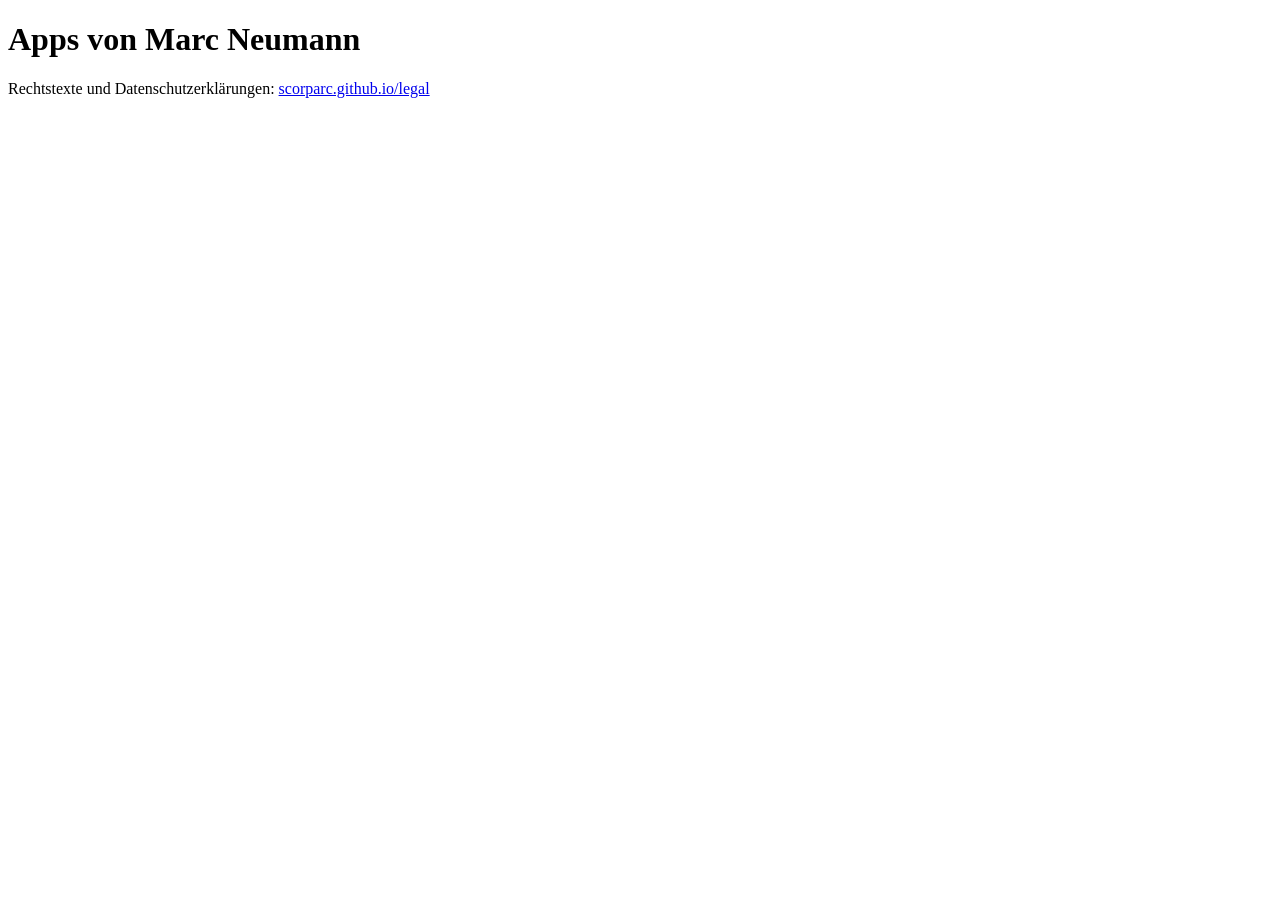
==== index.html @ 7d1b4415 "Add app-ads.txt and landing page Co-Authored-By: Claude Opus 5 <noreply@anthropic.com>" ====
<!doctype html>
<html lang="de">
<head>
<meta charset="utf-8">
<meta name="viewport" content="width=device-width, initial-scale=1">
<title>Apps von Marc Neumann</title>
</head>
<body>
<h1>Apps von Marc Neumann</h1>
<p>Rechtstexte und Datenschutzerklärungen: <a href="https://scorparc.github.io/legal/">scorparc.github.io/legal</a></p>
</body>
</html>
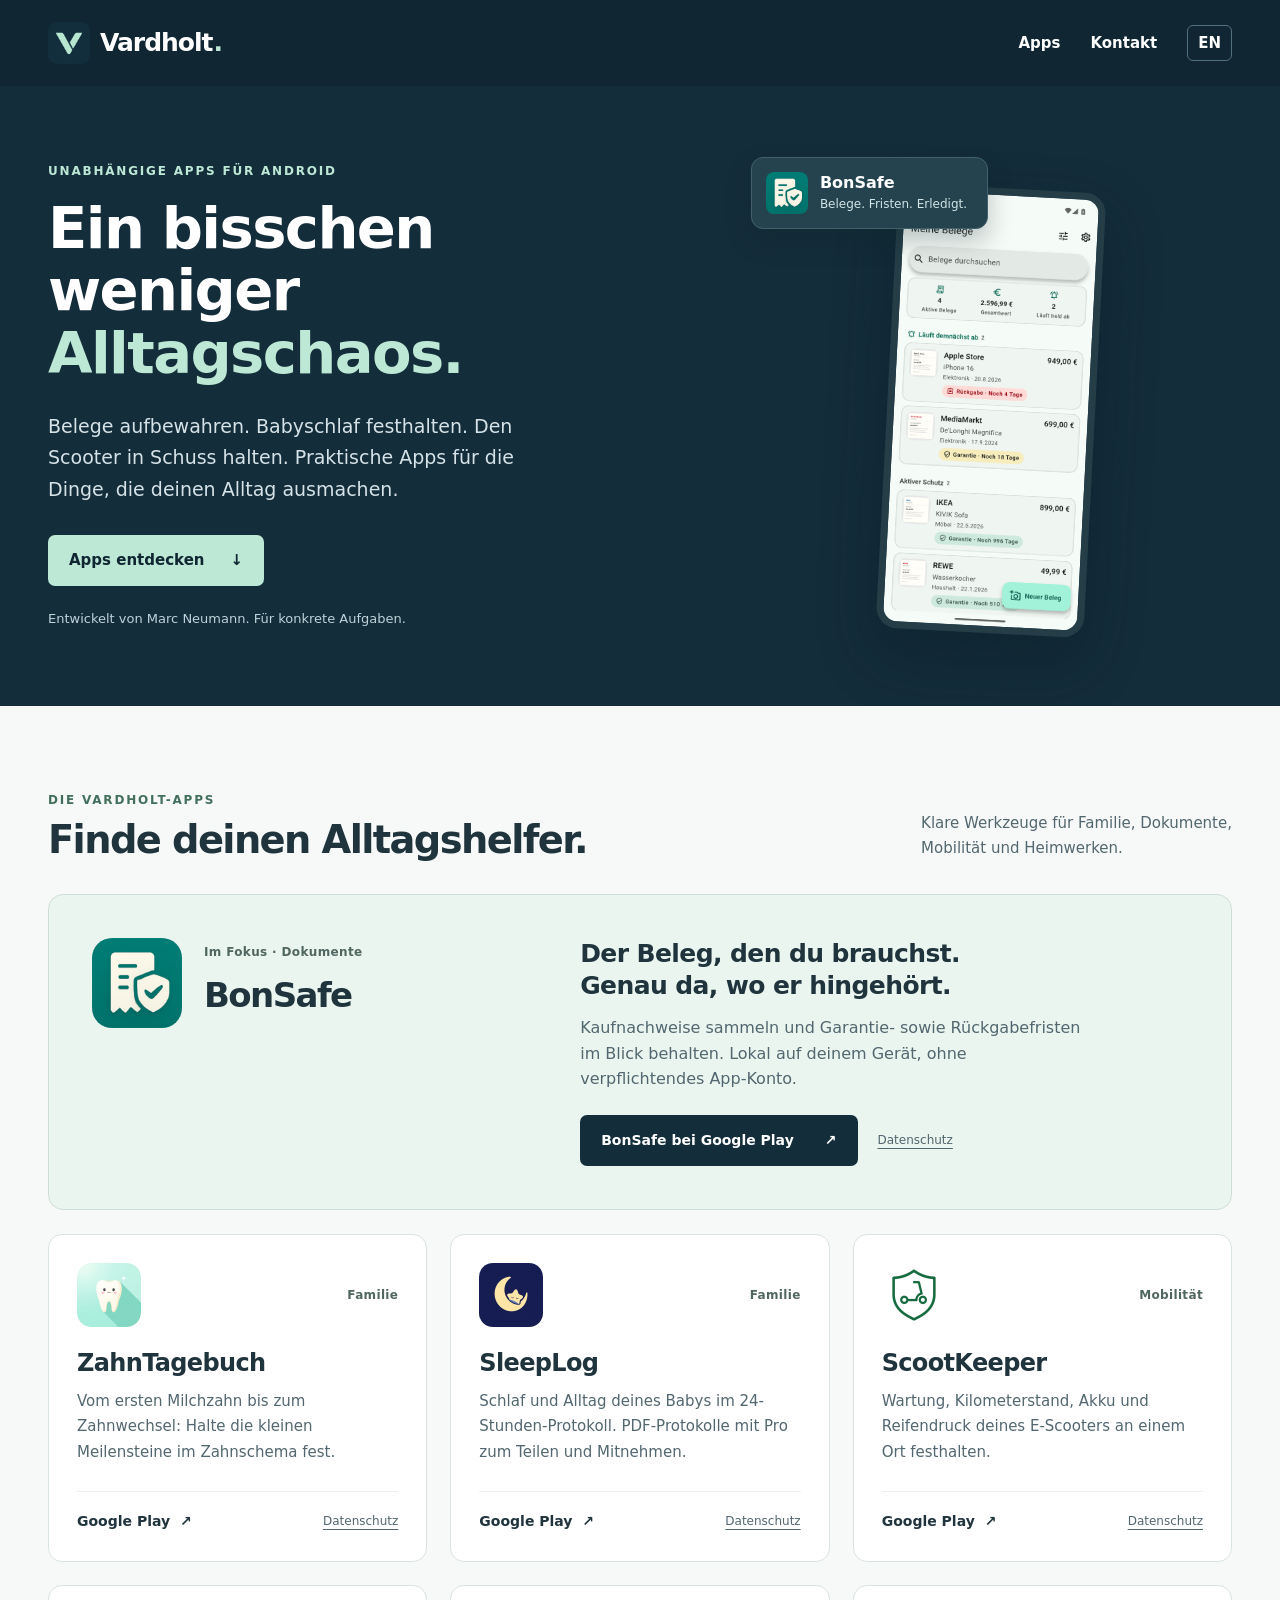
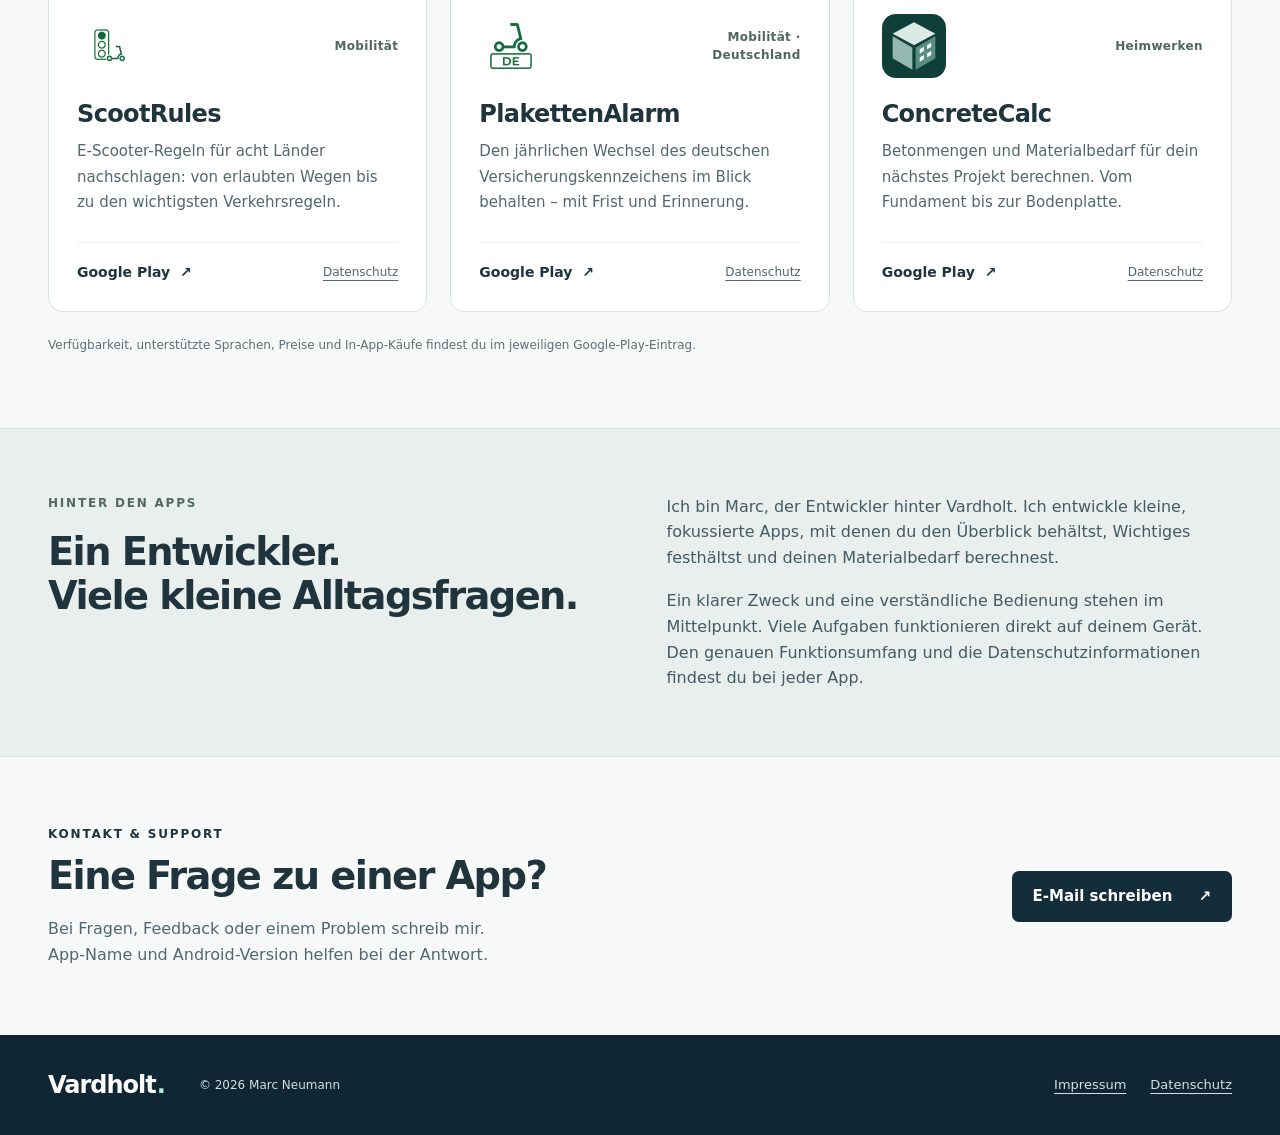
==== commit f0db3913: "Build bilingual Vardholt developer website" ====
--- a/index.html
+++ b/index.html
@@ -3,10 +3,54 @@
 <head>
 <meta charset="utf-8">
 <meta name="viewport" content="width=device-width, initial-scale=1">
-<title>Apps von Marc Neumann</title>
+<meta name="color-scheme" content="light">
+<meta name="theme-color" content="#142d3a">
+<meta name="description" content="Entdecke BonSafe, ZahnTagebuch, SleepLog und mehr. Unabhängige Android-Apps für Familie, Dokumente, Mobilität und Heimwerken.">
+<meta name="referrer" content="strict-origin-when-cross-origin">
+<title>Vardholt – Praktische Apps für deinen Alltag</title>
+<link rel="canonical" href="https://scorparc.github.io/">
+<link rel="alternate" hreflang="de" href="https://scorparc.github.io/">
+<link rel="alternate" hreflang="en" href="https://scorparc.github.io/en/">
+<link rel="icon" type="image/png" href="assets/vardholt.png">
+<link rel="stylesheet" href="style.css">
+<meta property="og:type" content="website">
+<meta property="og:site_name" content="Vardholt">
+<meta property="og:title" content="Vardholt – Praktische Apps für deinen Alltag">
+<meta property="og:description" content="Entdecke BonSafe, ZahnTagebuch, SleepLog und mehr. Unabhängige Android-Apps für Familie, Dokumente, Mobilität und Heimwerken.">
+<meta property="og:url" content="https://scorparc.github.io/">
 </head>
 <body>
-<h1>Apps von Marc Neumann</h1>
-<p>Rechtstexte und Datenschutzerklärungen: <a href="https://scorparc.github.io/legal/">scorparc.github.io/legal</a></p>
+<a class="skip-link" href="#main">Zum Inhalt</a>
+<header class="site-header"><div class="wrap header-inner">
+<a class="brand" href="./" aria-label="Vardholt Startseite"><img src="assets/vardholt.png" width="42" height="42" alt="">Vardholt<span class="brand-dot" aria-hidden="true">.</span></a>
+<nav aria-label="Hauptnavigation"><a href="#apps">Apps</a><a href="#contact">Kontakt</a><a class="language" href="en/" lang="en" aria-label="English">EN</a></nav>
+</div></header>
+<main id="main">
+<section class="hero"><div class="wrap hero-grid"><div class="hero-copy">
+<p class="eyebrow">Unabhängige Apps für Android</p>
+<h1>Ein bisschen weniger<br><span>Alltagschaos.</span></h1>
+<p class="hero-intro">Belege aufbewahren. Babyschlaf festhalten. Den Scooter in Schuss halten. Praktische Apps für die Dinge, die deinen Alltag ausmachen.</p>
+<a class="button button-mint" href="#apps">Apps entdecken <span aria-hidden="true">↓</span></a>
+<p class="hero-note">Entwickelt von Marc Neumann. Für konkrete Aufgaben.</p>
+</div><div class="hero-preview"><div class="preview-tag"><img src="assets/bonsafe.png" width="42" height="42" alt=""><div><strong>BonSafe</strong><span>Belege. Fristen. Erledigt.</span></div></div>
+<img class="phone-screen" src="assets/bonsafe-preview.png" alt="BonSafe-Übersicht mit gespeicherten Belegen und anstehenden Garantiefristen." width="1080" height="2400" fetchpriority="high">
+</div></div></section>
+<section class="apps-section wrap" id="apps" aria-labelledby="apps-title"><div class="section-heading"><div><p class="eyebrow">Die Vardholt-Apps</p><h2 id="apps-title">Finde deinen Alltagshelfer.</h2></div><p>Klare Werkzeuge für Familie, Dokumente, <br>Mobilität und Heimwerken.</p></div>
+<article class="featured-app"><div class="featured-identity"><img src="assets/bonsafe.png" width="108" height="108" alt="" loading="lazy"><div><span class="category">Im Fokus · Dokumente</span><h3>BonSafe</h3></div></div>
+<div class="featured-copy"><h4>Der Beleg, den du brauchst.<br>Genau da, wo er hingehört.</h4><p>Kaufnachweise sammeln und Garantie- sowie Rückgabefristen im Blick behalten. Lokal auf deinem Gerät, ohne verpflichtendes App-Konto.</p>
+<div class="app-links"><a class="button button-dark" href="https://play.google.com/store/apps/details?id=de.bonsafe.app&amp;hl=de">BonSafe bei Google Play <span aria-hidden="true">↗</span></a><a class="privacy-link" href="https://scorparc.github.io/legal/bonsafe/datenschutz.html">Datenschutz</a></div></div></article>
+<div class="app-grid"><article class="app-card"><div class="app-card-top"><img src="assets/tooth-diary.png" alt="" width="68" height="68" loading="lazy"><span class="category">Familie</span></div><h3>ZahnTagebuch</h3><p>Vom ersten Milchzahn bis zum Zahnwechsel: Halte die kleinen Meilensteine im Zahnschema fest.</p><div class="app-links"><a href="https://play.google.com/store/apps/details?id=de.zahntagebuch.app&amp;hl=de" aria-label="ZahnTagebuch bei Google Play">Google Play <span aria-hidden="true">↗</span></a><a class="privacy-link" href="https://scorparc.github.io/legal/zahntagebuch/datenschutz.html">Datenschutz</a></div></article>
+<article class="app-card"><div class="app-card-top"><img src="assets/sleep-log.png" alt="" width="68" height="68" loading="lazy"><span class="category">Familie</span></div><h3>SleepLog</h3><p>Schlaf und Alltag deines Babys im 24-Stunden-Protokoll. PDF-Protokolle mit Pro zum Teilen und Mitnehmen.</p><div class="app-links"><a href="https://play.google.com/store/apps/details?id=de.sleeplog.app&amp;hl=de" aria-label="SleepLog bei Google Play">Google Play <span aria-hidden="true">↗</span></a><a class="privacy-link" href="https://scorparc.github.io/legal/sleeplog/datenschutz.html">Datenschutz</a></div></article>
+<article class="app-card"><div class="app-card-top"><img src="assets/scoot-keeper.png" alt="" width="68" height="68" loading="lazy"><span class="category">Mobilität</span></div><h3>ScootKeeper</h3><p>Wartung, Kilometerstand, Akku und Reifendruck deines E-Scooters an einem Ort festhalten.</p><div class="app-links"><a href="https://play.google.com/store/apps/details?id=de.scootkeeper.app&amp;hl=de" aria-label="ScootKeeper bei Google Play">Google Play <span aria-hidden="true">↗</span></a><a class="privacy-link" href="https://scorparc.github.io/legal/scootkeeper/datenschutz.html">Datenschutz</a></div></article>
+<article class="app-card"><div class="app-card-top"><img src="assets/scoot-rules.png" alt="" width="68" height="68" loading="lazy"><span class="category">Mobilität</span></div><h3>ScootRules</h3><p>E-Scooter-Regeln für acht Länder nachschlagen: von erlaubten Wegen bis zu den wichtigsten Verkehrsregeln.</p><div class="app-links"><a href="https://play.google.com/store/apps/details?id=de.scootrules.app&amp;hl=de" aria-label="ScootRules bei Google Play">Google Play <span aria-hidden="true">↗</span></a><a class="privacy-link" href="https://scorparc.github.io/legal/scootrules/datenschutz.html">Datenschutz</a></div></article>
+<article class="app-card"><div class="app-card-top"><img src="assets/plate-alert.png" alt="" width="68" height="68" loading="lazy"><span class="category">Mobilität · Deutschland</span></div><h3>PlakettenAlarm</h3><p>Den jährlichen Wechsel des deutschen Versicherungskennzeichens im Blick behalten – mit Frist und Erinnerung.</p><div class="app-links"><a href="https://play.google.com/store/apps/details?id=de.plakettenalarm.app&amp;hl=de" aria-label="PlakettenAlarm bei Google Play">Google Play <span aria-hidden="true">↗</span></a><a class="privacy-link" href="https://scorparc.github.io/legal/plakettenalarm/datenschutz.html">Datenschutz</a></div></article>
+<article class="app-card"><div class="app-card-top"><img src="assets/concrete-calc.png" alt="" width="68" height="68" loading="lazy"><span class="category">Heimwerken</span></div><h3>ConcreteCalc</h3><p>Betonmengen und Materialbedarf für dein nächstes Projekt berechnen. Vom Fundament bis zur Bodenplatte.</p><div class="app-links"><a href="https://play.google.com/store/apps/details?id=de.concretecalc.app&amp;hl=de" aria-label="ConcreteCalc bei Google Play">Google Play <span aria-hidden="true">↗</span></a><a class="privacy-link" href="https://scorparc.github.io/legal/concretecalc/datenschutz.html">Datenschutz</a></div></article></div><p class="store-note">Verfügbarkeit, unterstützte Sprachen, Preise und In-App-Käufe findest du im jeweiligen Google-Play-Eintrag.</p></section>
+<section class="about-section" aria-labelledby="about-title"><div class="wrap about-grid"><div><p class="eyebrow">Hinter den Apps</p><h2 id="about-title">Ein Entwickler.<br>Viele kleine Alltagsfragen.</h2></div><div class="about-copy">
+<p>Ich bin Marc, der Entwickler hinter Vardholt. Ich entwickle kleine, fokussierte Apps, mit denen du den Überblick behältst, Wichtiges festhältst und deinen Materialbedarf berechnest.</p>
+<p>Ein klarer Zweck und eine verständliche Bedienung stehen im Mittelpunkt. Viele Aufgaben funktionieren direkt auf deinem Gerät. Den genauen Funktionsumfang und die Datenschutzinformationen findest du bei jeder App.</p>
+</div></div></section>
+<section class="contact-section wrap" id="contact" aria-labelledby="contact-title"><div><p class="eyebrow">Kontakt & Support</p><h2 id="contact-title">Eine Frage zu einer App?</h2><p>Bei Fragen, Feedback oder einem Problem schreib mir.<br>App-Name und Android-Version helfen bei der Antwort.</p></div><a class="button button-dark" href="mailto:marc.neumann.neu@gmail.com">E-Mail schreiben <span aria-hidden="true">↗</span></a></section>
+</main>
+<footer class="site-footer"><div class="wrap footer-inner"><a class="brand footer-brand" href="./">Vardholt<span class="brand-dot" aria-hidden="true">.</span></a><p>© 2026 Marc Neumann</p><nav aria-label="Rechtliche Informationen"><a href="https://scorparc.github.io/legal/impressum.html">Impressum</a><a href="privacy.html">Datenschutz</a></nav></div></footer>
 </body>
 </html>
--- a/style.css
+++ b/style.css
@@ -0,0 +1,10 @@
+:root{--ink:#142d3a;--ink-deep:#102632;--mint:#bce8d5;--mint-light:#eaf5ef;--text:#20343d;--muted:#52676f;--paper:#f7f9f8;--line:#d9e4df}
+*{box-sizing:border-box}html{scroll-behavior:smooth;scroll-padding-top:30px}body{margin:0;background:var(--paper);color:var(--text);font-family:system-ui,-apple-system,"Segoe UI",sans-serif;font-size:16px;line-height:1.6}a{color:inherit;text-underline-offset:4px}a:focus-visible{outline:3px solid #087b58;outline-offset:5px}img{display:block;max-width:100%;height:auto}.wrap{width:min(1184px,calc(100% - 80px));margin-inline:auto}.skip-link{position:absolute;top:-100px;left:16px;z-index:10;background:white;padding:12px}.skip-link:focus{top:8px}
+.site-header{background:var(--ink-deep);color:#fff}.header-inner{min-height:86px;display:flex;align-items:center;justify-content:space-between;gap:20px}.brand{display:inline-flex;align-items:center;gap:10px;font-size:25px;font-weight:720;letter-spacing:-1px;text-decoration:none}.brand img{border-radius:9px}.brand-dot{color:var(--mint);margin-left:-9px}.site-header nav{display:flex;gap:30px;align-items:center}.site-header nav a{text-decoration:none;font-size:15px;font-weight:550}.site-header nav a:hover{text-decoration:underline}.language{padding:5px 10px;border:1px solid #52717c;border-radius:6px}
+.hero{background:var(--ink);color:white;overflow:hidden}.hero-grid{display:grid;grid-template-columns:1.15fr .85fr;align-items:center;gap:52px;min-height:620px;padding-block:56px}.eyebrow{text-transform:uppercase;font-size:12px;letter-spacing:1.8px;font-weight:700;line-height:1.5;margin:0 0 18px}.hero .eyebrow{color:var(--mint)}h1,h2,h3,h4{line-height:1.08;letter-spacing:-1.6px;margin:0}h1{font-size:clamp(44px,4.5vw,65px);font-weight:720}.hero h1 span{color:var(--mint)}.hero-intro{max-width:510px;color:#d5e2e7;font-size:19px;line-height:1.65;margin:26px 0 30px}.button{display:inline-flex;align-items:center;justify-content:center;gap:26px;min-height:51px;padding:12px 21px;border-radius:7px;text-decoration:none;font-weight:650;font-size:15px;transition:transform .15s,background .15s}.button:hover{transform:translateY(-2px)}.button-mint{background:var(--mint);color:var(--ink-deep)}.button-mint:hover{background:#d7f4e6}.button-dark{background:var(--ink);color:#fff}.button-dark:hover{background:#244b5a}.hero-note{font-size:13px;color:#bed2d9;margin:23px 0 0}.hero-preview{min-height:490px;display:flex;align-items:center;justify-content:center;position:relative;padding-top:30px}.phone-screen{width:208px;border-radius:21px;border:7px solid #243d47;box-shadow:0 25px 55px #081c2670;transform:rotate(3deg)}.preview-tag{position:absolute;z-index:1;top:6px;left:0;display:flex;gap:12px;align-items:center;padding:14px 20px 14px 14px;border:1px solid #43616c;border-radius:12px;background:#24434e;box-shadow:0 12px 25px #0c222840}.preview-tag img{border-radius:8px}.preview-tag strong,.preview-tag span{display:block}.preview-tag strong{font-size:16px;line-height:1.4}.preview-tag span{font-size:12px;color:#d2e4e5}
+.apps-section{padding-block:85px 72px}.section-heading{display:flex;justify-content:space-between;gap:30px;align-items:flex-end;margin-bottom:34px}.section-heading .eyebrow{color:#43705d;margin-bottom:10px}h2{font-size:clamp(29px,3vw,39px);font-weight:690}.section-heading>p{color:var(--muted);font-size:15px;margin:0;line-height:1.65}.featured-app{display:grid;grid-template-columns:1fr 1.35fr;gap:38px;background:var(--mint-light);padding:43px;border:1px solid #cddfd4;border-radius:15px;margin-bottom:24px}.featured-identity{display:flex;align-items:flex-start;gap:22px}.featured-identity img{width:90px;border-radius:20px}.featured-identity h3{font-size:34px;margin-top:13px}.category{color:#506660;font-size:12px;font-weight:650;letter-spacing:.35px;line-height:1.5}.featured-copy h4{font-size:25px;letter-spacing:-.6px;line-height:1.25}.featured-copy p{color:var(--muted);margin:14px 0 23px;max-width:510px}.app-links{display:flex;align-items:center;gap:20px;flex-wrap:wrap}.app-links>a:first-child{font-weight:650;text-decoration:none;font-size:14px}.app-links>a:first-child:not(.button):hover{text-decoration:underline}.app-links span{margin-left:5px}.privacy-link{font-size:12px;color:#52666f}.app-grid{display:grid;grid-template-columns:repeat(3,1fr);gap:23px}.app-card{background:white;border:1px solid var(--line);border-radius:14px;padding:28px;display:flex;flex-direction:column}.app-card-top{display:flex;justify-content:space-between;gap:16px;align-items:center}.app-card-top img{width:64px;flex:none;border-radius:14px}.app-card-top .category{max-width:150px;text-align:right}.app-card h3{font-size:24px;letter-spacing:-.65px;margin:24px 0 12px}.app-card p{font-size:15px;line-height:1.7;color:var(--muted);margin:0 0 26px}.app-card .app-links{margin-top:auto;justify-content:space-between;gap:10px;padding-top:18px;border-top:1px solid #edf0ee}.store-note{font-size:12px;color:#5c6e75;margin:24px 0 0}
+.about-section{background:#e9efec;border-top:1px solid var(--line);border-bottom:1px solid var(--line)}.about-grid{display:grid;grid-template-columns:1fr 1.05fr;gap:80px;padding-block:65px}.about-grid .eyebrow{color:#526b60}.about-grid h2{line-height:1.17}.about-copy p{margin:0 0 18px;color:#425b64;font-size:16px}.about-copy p:last-child{margin:0}.contact-section{padding-block:68px;display:flex;align-items:center;justify-content:space-between;gap:35px}.contact-section .eyebrow{margin-bottom:12px}.contact-section p:not(.eyebrow){color:var(--muted);margin:20px 0 0}.contact-section .button{flex:none}.site-footer{background:var(--ink-deep);color:#d3e0e4}.footer-inner{display:flex;align-items:center;gap:34px;min-height:100px}.footer-brand{font-size:24px;color:white}.footer-inner p{font-size:12px;margin:0;flex:1}.footer-inner nav{display:flex;gap:24px;font-size:13px}.legal-page{max-width:860px;padding-block:68px 90px}.legal-page h1{font-size:46px}.legal-date{color:var(--muted);font-size:14px}.legal-page h2{font-size:24px;margin-top:40px;letter-spacing:-.5px}.legal-page p{line-height:1.8}.legal-page a{overflow-wrap:anywhere}
+@media(max-width:1000px){.wrap{width:calc(100% - 48px)}.hero-grid{gap:20px;grid-template-columns:1.25fr .75fr}.hero h1{font-size:47px}.preview-tag{left:-15px}.app-grid{grid-template-columns:repeat(2,1fr)}.section-heading>p br{display:none}.section-heading>p{max-width:270px}.featured-app{grid-template-columns:1fr 1.25fr;padding:30px;gap:24px}.featured-identity{gap:15px}.featured-identity img{width:68px}.featured-identity h3{font-size:29px}.about-grid{gap:42px}}
+@media(max-width:650px){html{scroll-padding-top:20px}.wrap{width:calc(100% - 40px)}.header-inner{min-height:74px;gap:14px}.brand{font-size:22px;gap:8px}.brand img{width:34px}.site-header nav{gap:16px}.site-header nav a{font-size:13px}.language{padding:3px 7px}.hero-grid{grid-template-columns:1fr;gap:28px;padding-block:44px 38px}.hero h1{font-size:clamp(38px,8.6vw,54px)}.hero-intro{font-size:17px;margin-top:22px}.hero-note{font-size:12px}.hero-preview{min-height:400px;padding-top:26px;max-width:320px;width:100%;margin-inline:auto}.phone-screen{width:170px}.preview-tag{top:0;left:0;padding:11px 14px 11px 11px}.preview-tag span{font-size:11px}.preview-tag strong{font-size:14px}.preview-tag img{width:35px}.apps-section{padding-block:51px 45px}.section-heading{display:block;margin-bottom:25px}.section-heading>p{max-width:none;margin-top:17px}.section-heading h2{font-size:30px}.featured-app{grid-template-columns:1fr;gap:27px;padding:25px}.featured-identity{align-items:center;gap:17px}.featured-identity img{width:64px;border-radius:14px}.featured-identity h3{margin-top:5px;font-size:29px}.featured-copy h4{font-size:24px}.featured-copy p{font-size:15px}.app-grid{grid-template-columns:1fr;gap:17px}.app-card{padding:25px}.app-card p{font-size:16px}.app-card h3{margin-top:21px}.about-grid{grid-template-columns:1fr;gap:24px;padding-block:46px}.about-grid h2{font-size:30px}.contact-section{padding-block:48px;display:block}.contact-section h2{font-size:30px}.contact-section .button{margin-top:25px}.contact-section br{display:none}.footer-inner{flex-wrap:wrap;gap:17px 25px;padding-block:28px}.footer-inner p{flex:auto}.footer-inner nav{width:100%;gap:22px}.legal-page{padding-block:42px 60px}.legal-page h1{font-size:36px;overflow-wrap:break-word}}
+@media(max-width:360px){.header-inner{flex-wrap:wrap;padding-block:14px;gap:12px}.site-header nav{width:100%;justify-content:space-between}.brand{font-size:22px}}
+@media(prefers-reduced-motion:reduce){html{scroll-behavior:auto}.button{transition:none}.button:hover{transform:none}}
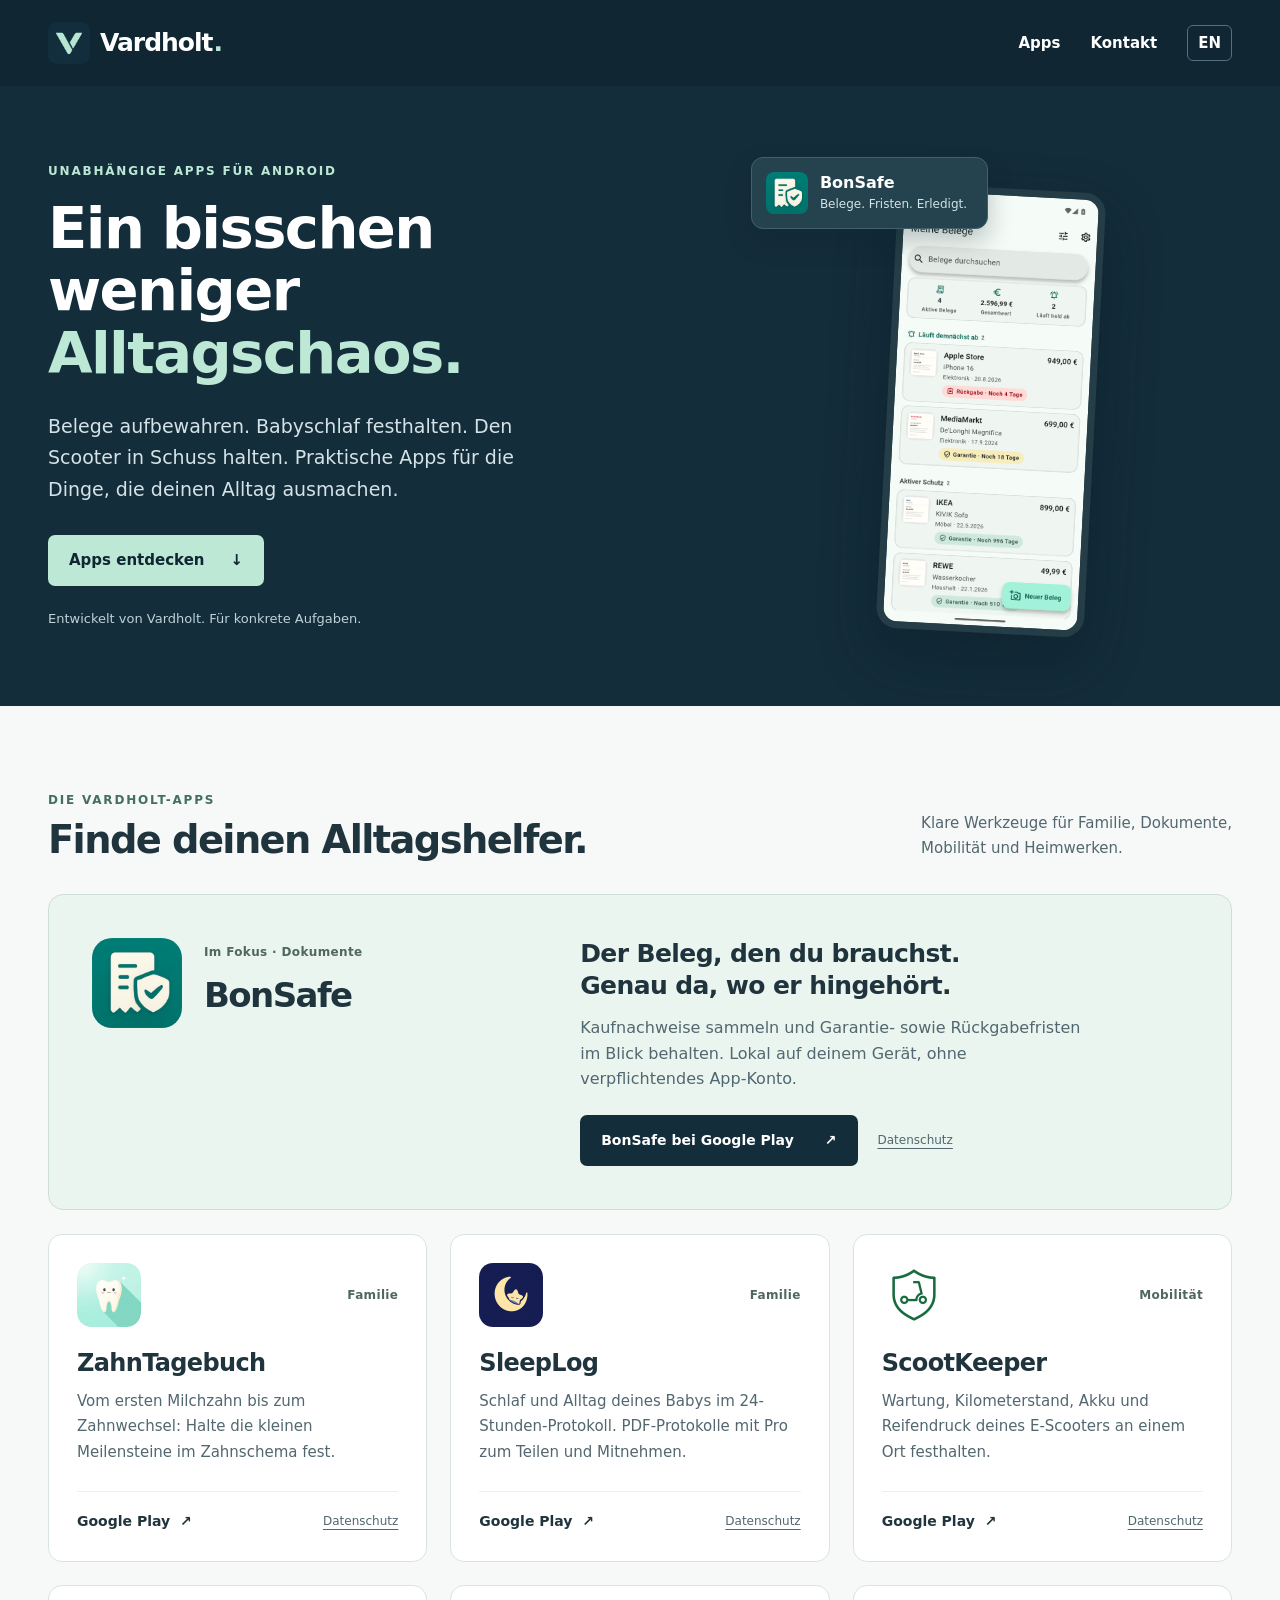
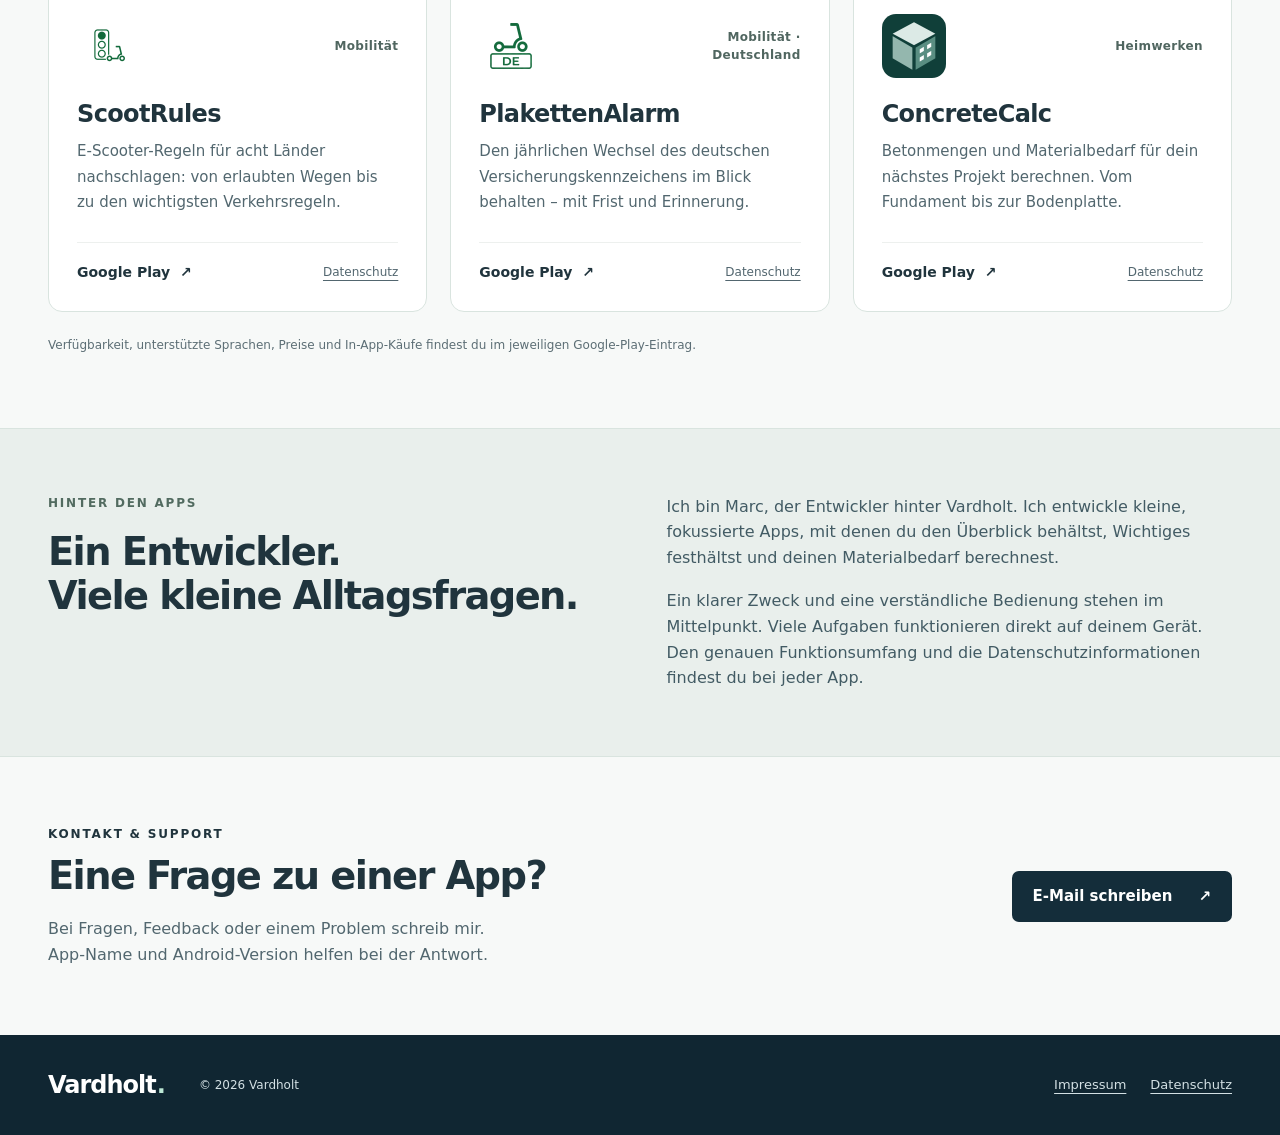
==== commit dd7efc0d: "Publish the current state as a fresh history" ====
--- a/index.html
+++ b/index.html
@@ -31,7 +31,7 @@
 <h1>Ein bisschen weniger<br><span>Alltagschaos.</span></h1>
 <p class="hero-intro">Belege aufbewahren. Babyschlaf festhalten. Den Scooter in Schuss halten. Praktische Apps für die Dinge, die deinen Alltag ausmachen.</p>
 <a class="button button-mint" href="#apps">Apps entdecken <span aria-hidden="true">↓</span></a>
-<p class="hero-note">Entwickelt von Marc Neumann. Für konkrete Aufgaben.</p>
+<p class="hero-note">Entwickelt von Vardholt. Für konkrete Aufgaben.</p>
 </div><div class="hero-preview"><div class="preview-tag"><img src="assets/bonsafe.png" width="42" height="42" alt=""><div><strong>BonSafe</strong><span>Belege. Fristen. Erledigt.</span></div></div>
 <img class="phone-screen" src="assets/bonsafe-preview.png" alt="BonSafe-Übersicht mit gespeicherten Belegen und anstehenden Garantiefristen." width="1080" height="2400" fetchpriority="high">
 </div></div></section>
@@ -49,8 +49,8 @@
 <p>Ich bin Marc, der Entwickler hinter Vardholt. Ich entwickle kleine, fokussierte Apps, mit denen du den Überblick behältst, Wichtiges festhältst und deinen Materialbedarf berechnest.</p>
 <p>Ein klarer Zweck und eine verständliche Bedienung stehen im Mittelpunkt. Viele Aufgaben funktionieren direkt auf deinem Gerät. Den genauen Funktionsumfang und die Datenschutzinformationen findest du bei jeder App.</p>
 </div></div></section>
-<section class="contact-section wrap" id="contact" aria-labelledby="contact-title"><div><p class="eyebrow">Kontakt & Support</p><h2 id="contact-title">Eine Frage zu einer App?</h2><p>Bei Fragen, Feedback oder einem Problem schreib mir.<br>App-Name und Android-Version helfen bei der Antwort.</p></div><a class="button button-dark" href="mailto:marc.neumann.neu@gmail.com">E-Mail schreiben <span aria-hidden="true">↗</span></a></section>
+<section class="contact-section wrap" id="contact" aria-labelledby="contact-title"><div><p class="eyebrow">Kontakt & Support</p><h2 id="contact-title">Eine Frage zu einer App?</h2><p>Bei Fragen, Feedback oder einem Problem schreib mir.<br>App-Name und Android-Version helfen bei der Antwort.</p></div><a class="button button-dark" href="mailto:vardholt@gmail.com">E-Mail schreiben <span aria-hidden="true">↗</span></a></section>
 </main>
-<footer class="site-footer"><div class="wrap footer-inner"><a class="brand footer-brand" href="./">Vardholt<span class="brand-dot" aria-hidden="true">.</span></a><p>© 2026 Marc Neumann</p><nav aria-label="Rechtliche Informationen"><a href="https://scorparc.github.io/legal/impressum.html">Impressum</a><a href="privacy.html">Datenschutz</a></nav></div></footer>
+<footer class="site-footer"><div class="wrap footer-inner"><a class="brand footer-brand" href="./">Vardholt<span class="brand-dot" aria-hidden="true">.</span></a><p>© 2026 Vardholt</p><nav aria-label="Rechtliche Informationen"><a href="https://scorparc.github.io/legal/impressum.html">Impressum</a><a href="privacy.html">Datenschutz</a></nav></div></footer>
 </body>
 </html>
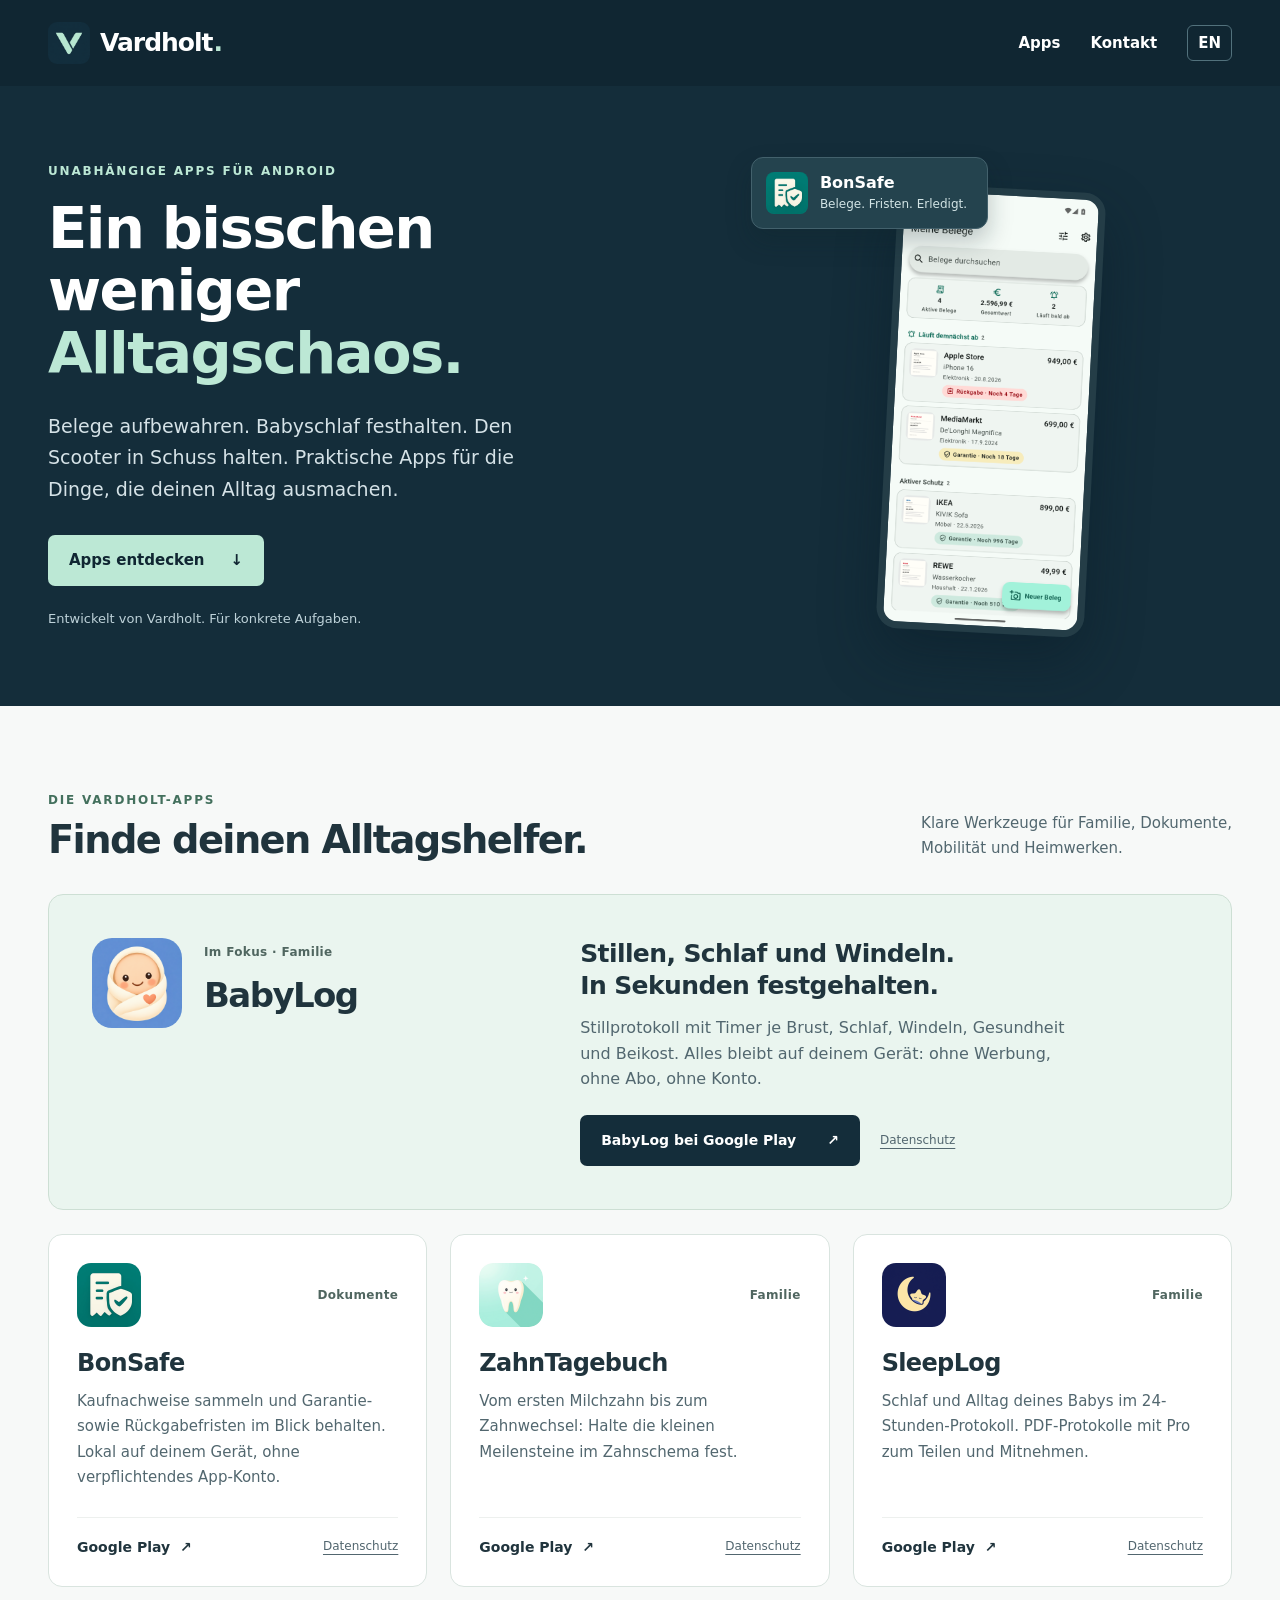
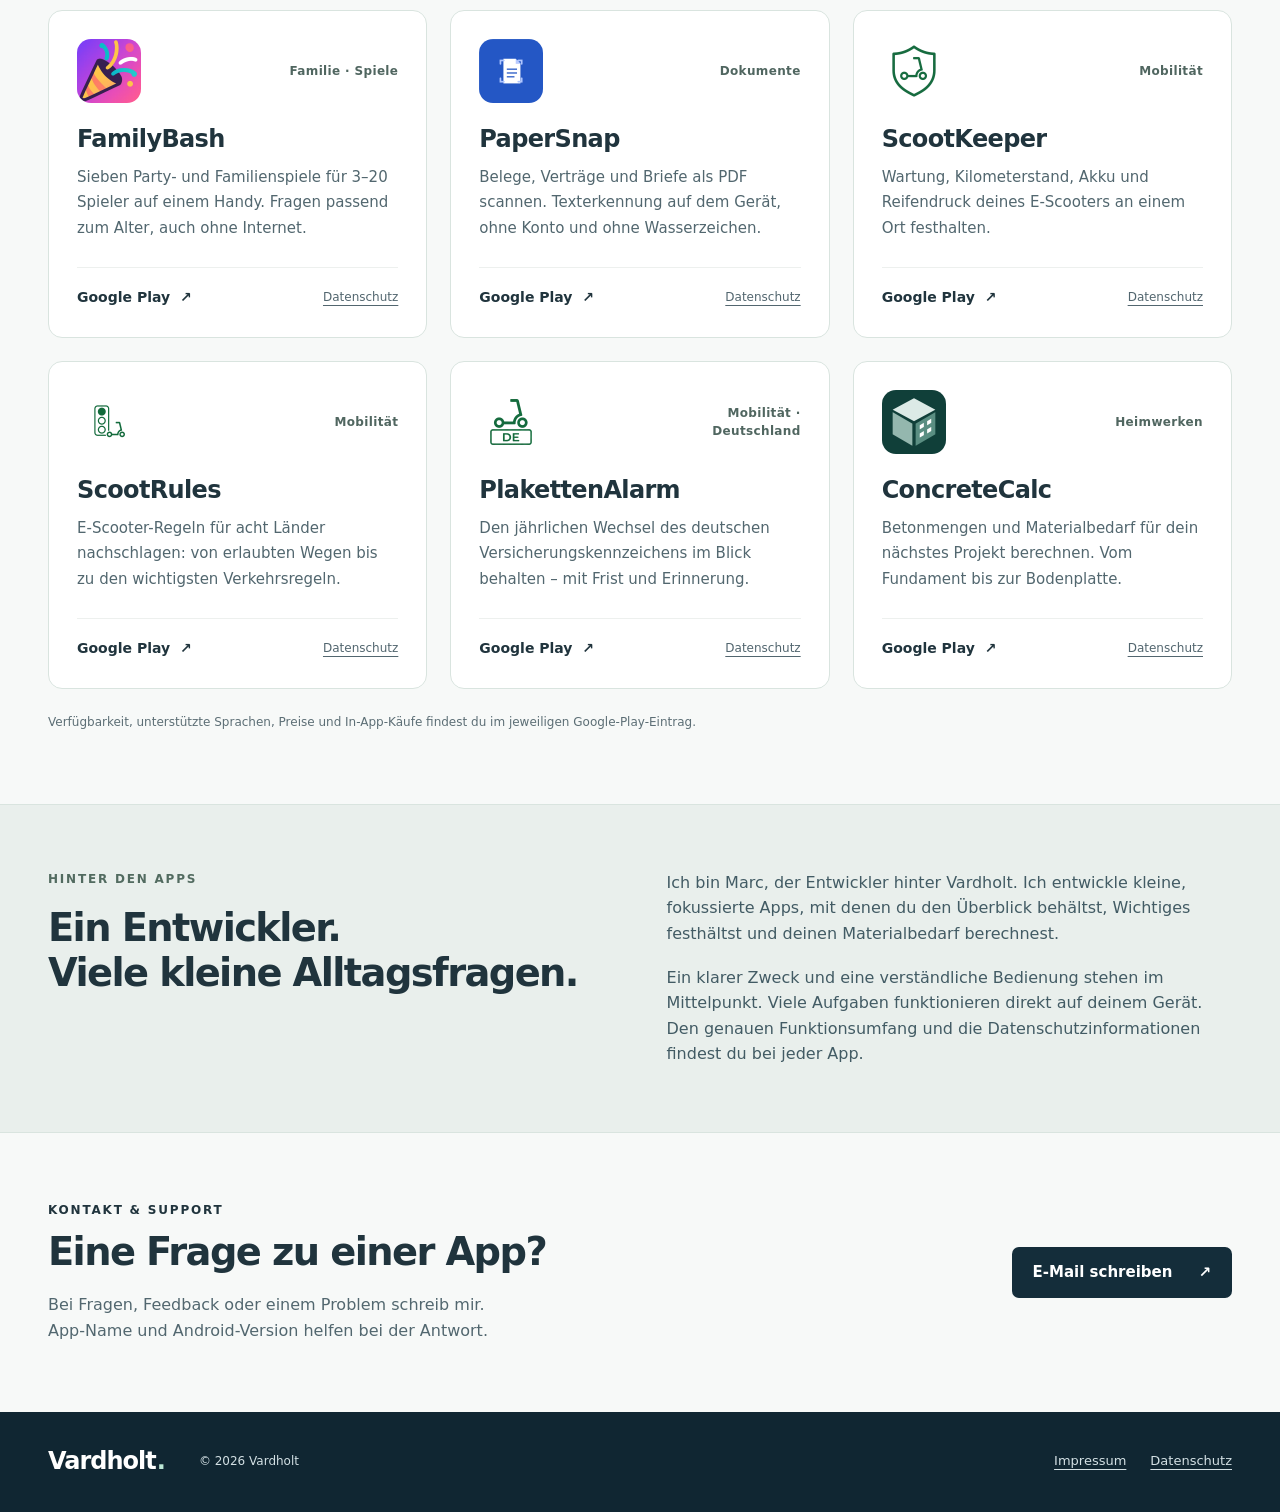
==== commit d65944dc: "Feature BabyLog, add FamilyBash and PaperSnap, tag Play links Co-Authored-By: Claude Opus 5.5 <norep" ====
--- a/index.html
+++ b/index.html
@@ -5,7 +5,7 @@
 <meta name="viewport" content="width=device-width, initial-scale=1">
 <meta name="color-scheme" content="light">
 <meta name="theme-color" content="#142d3a">
-<meta name="description" content="Entdecke BonSafe, ZahnTagebuch, SleepLog und mehr. Unabhängige Android-Apps für Familie, Dokumente, Mobilität und Heimwerken.">
+<meta name="description" content="BabyLog, BonSafe, ZahnTagebuch, FamilyBash und mehr: unabhängige Android-Apps für Familie, Dokumente, Mobilität und Heimwerken. Offline-first, ohne Konto.">
 <meta name="referrer" content="strict-origin-when-cross-origin">
 <title>Vardholt – Praktische Apps für deinen Alltag</title>
 <link rel="canonical" href="https://scorparc.github.io/">
@@ -16,8 +16,9 @@
 <meta property="og:type" content="website">
 <meta property="og:site_name" content="Vardholt">
 <meta property="og:title" content="Vardholt – Praktische Apps für deinen Alltag">
-<meta property="og:description" content="Entdecke BonSafe, ZahnTagebuch, SleepLog und mehr. Unabhängige Android-Apps für Familie, Dokumente, Mobilität und Heimwerken.">
+<meta property="og:description" content="BabyLog, BonSafe, ZahnTagebuch, FamilyBash und mehr: unabhängige Android-Apps für Familie, Dokumente, Mobilität und Heimwerken. Offline-first, ohne Konto.">
 <meta property="og:url" content="https://scorparc.github.io/">
+<script type="application/ld+json">{"@context":"https://schema.org","@graph":[{"@type":"Organization","@id":"https://scorparc.github.io/#org","name":"Vardholt","url":"https://scorparc.github.io/","logo":"https://scorparc.github.io/assets/vardholt.png","email":"vardholt@gmail.com"},{"@type":"WebSite","name":"Vardholt","url":"https://scorparc.github.io/","inLanguage":"de","publisher":{"@id":"https://scorparc.github.io/#org"}},{"@type":"ItemList","name":"Vardholt Apps","itemListElement":[{"@type":"ListItem","position":1,"item":{"@type":"MobileApplication","name":"BabyLog","operatingSystem":"Android","applicationCategory":"HealthApplication","url":"https://play.google.com/store/apps/details?id=de.babylog.app&hl=de","author":{"@id":"https://scorparc.github.io/#org"}}},{"@type":"ListItem","position":2,"item":{"@type":"MobileApplication","name":"BonSafe","operatingSystem":"Android","applicationCategory":"UtilitiesApplication","url":"https://play.google.com/store/apps/details?id=de.bonsafe.app&hl=de","author":{"@id":"https://scorparc.github.io/#org"}}},{"@type":"ListItem","position":3,"item":{"@type":"MobileApplication","name":"ZahnTagebuch","operatingSystem":"Android","applicationCategory":"HealthApplication","url":"https://play.google.com/store/apps/details?id=de.zahntagebuch.app&hl=de","author":{"@id":"https://scorparc.github.io/#org"}}},{"@type":"ListItem","position":4,"item":{"@type":"MobileApplication","name":"SleepLog","operatingSystem":"Android","applicationCategory":"HealthApplication","url":"https://play.google.com/store/apps/details?id=de.sleeplog.app&hl=de","author":{"@id":"https://scorparc.github.io/#org"}}},{"@type":"ListItem","position":5,"item":{"@type":"MobileApplication","name":"FamilyBash","operatingSystem":"Android","applicationCategory":"GameApplication","url":"https://play.google.com/store/apps/details?id=de.familybash.app&hl=de","author":{"@id":"https://scorparc.github.io/#org"}}},{"@type":"ListItem","position":6,"item":{"@type":"MobileApplication","name":"PaperSnap","operatingSystem":"Android","applicationCategory":"BusinessApplication","url":"https://play.google.com/store/apps/details?id=de.papersnap.app&hl=de","author":{"@id":"https://scorparc.github.io/#org"}}},{"@type":"ListItem","position":7,"item":{"@type":"MobileApplication","name":"ScootKeeper","operatingSystem":"Android","applicationCategory":"UtilitiesApplication","url":"https://play.google.com/store/apps/details?id=de.scootkeeper.app&hl=de","author":{"@id":"https://scorparc.github.io/#org"}}},{"@type":"ListItem","position":8,"item":{"@type":"MobileApplication","name":"ScootRules","operatingSystem":"Android","applicationCategory":"TravelApplication","url":"https://play.google.com/store/apps/details?id=de.scootrules.app&hl=de","author":{"@id":"https://scorparc.github.io/#org"}}},{"@type":"ListItem","position":9,"item":{"@type":"MobileApplication","name":"PlakettenAlarm","operatingSystem":"Android","applicationCategory":"UtilitiesApplication","url":"https://play.google.com/store/apps/details?id=de.plakettenalarm.app&hl=de","author":{"@id":"https://scorparc.github.io/#org"}}},{"@type":"ListItem","position":10,"item":{"@type":"MobileApplication","name":"ConcreteCalc","operatingSystem":"Android","applicationCategory":"UtilitiesApplication","url":"https://play.google.com/store/apps/details?id=de.concretecalc.app&hl=de","author":{"@id":"https://scorparc.github.io/#org"}}}]}]}</script>
 </head>
 <body>
 <a class="skip-link" href="#main">Zum Inhalt</a>
@@ -36,15 +37,18 @@
 <img class="phone-screen" src="assets/bonsafe-preview.png" alt="BonSafe-Übersicht mit gespeicherten Belegen und anstehenden Garantiefristen." width="1080" height="2400" fetchpriority="high">
 </div></div></section>
 <section class="apps-section wrap" id="apps" aria-labelledby="apps-title"><div class="section-heading"><div><p class="eyebrow">Die Vardholt-Apps</p><h2 id="apps-title">Finde deinen Alltagshelfer.</h2></div><p>Klare Werkzeuge für Familie, Dokumente, <br>Mobilität und Heimwerken.</p></div>
-<article class="featured-app"><div class="featured-identity"><img src="assets/bonsafe.png" width="108" height="108" alt="" loading="lazy"><div><span class="category">Im Fokus · Dokumente</span><h3>BonSafe</h3></div></div>
-<div class="featured-copy"><h4>Der Beleg, den du brauchst.<br>Genau da, wo er hingehört.</h4><p>Kaufnachweise sammeln und Garantie- sowie Rückgabefristen im Blick behalten. Lokal auf deinem Gerät, ohne verpflichtendes App-Konto.</p>
-<div class="app-links"><a class="button button-dark" href="https://play.google.com/store/apps/details?id=de.bonsafe.app&amp;hl=de">BonSafe bei Google Play <span aria-hidden="true">↗</span></a><a class="privacy-link" href="https://scorparc.github.io/legal/bonsafe/datenschutz.html">Datenschutz</a></div></div></article>
-<div class="app-grid"><article class="app-card"><div class="app-card-top"><img src="assets/tooth-diary.png" alt="" width="68" height="68" loading="lazy"><span class="category">Familie</span></div><h3>ZahnTagebuch</h3><p>Vom ersten Milchzahn bis zum Zahnwechsel: Halte die kleinen Meilensteine im Zahnschema fest.</p><div class="app-links"><a href="https://play.google.com/store/apps/details?id=de.zahntagebuch.app&amp;hl=de" aria-label="ZahnTagebuch bei Google Play">Google Play <span aria-hidden="true">↗</span></a><a class="privacy-link" href="https://scorparc.github.io/legal/zahntagebuch/datenschutz.html">Datenschutz</a></div></article>
-<article class="app-card"><div class="app-card-top"><img src="assets/sleep-log.png" alt="" width="68" height="68" loading="lazy"><span class="category">Familie</span></div><h3>SleepLog</h3><p>Schlaf und Alltag deines Babys im 24-Stunden-Protokoll. PDF-Protokolle mit Pro zum Teilen und Mitnehmen.</p><div class="app-links"><a href="https://play.google.com/store/apps/details?id=de.sleeplog.app&amp;hl=de" aria-label="SleepLog bei Google Play">Google Play <span aria-hidden="true">↗</span></a><a class="privacy-link" href="https://scorparc.github.io/legal/sleeplog/datenschutz.html">Datenschutz</a></div></article>
-<article class="app-card"><div class="app-card-top"><img src="assets/scoot-keeper.png" alt="" width="68" height="68" loading="lazy"><span class="category">Mobilität</span></div><h3>ScootKeeper</h3><p>Wartung, Kilometerstand, Akku und Reifendruck deines E-Scooters an einem Ort festhalten.</p><div class="app-links"><a href="https://play.google.com/store/apps/details?id=de.scootkeeper.app&amp;hl=de" aria-label="ScootKeeper bei Google Play">Google Play <span aria-hidden="true">↗</span></a><a class="privacy-link" href="https://scorparc.github.io/legal/scootkeeper/datenschutz.html">Datenschutz</a></div></article>
-<article class="app-card"><div class="app-card-top"><img src="assets/scoot-rules.png" alt="" width="68" height="68" loading="lazy"><span class="category">Mobilität</span></div><h3>ScootRules</h3><p>E-Scooter-Regeln für acht Länder nachschlagen: von erlaubten Wegen bis zu den wichtigsten Verkehrsregeln.</p><div class="app-links"><a href="https://play.google.com/store/apps/details?id=de.scootrules.app&amp;hl=de" aria-label="ScootRules bei Google Play">Google Play <span aria-hidden="true">↗</span></a><a class="privacy-link" href="https://scorparc.github.io/legal/scootrules/datenschutz.html">Datenschutz</a></div></article>
-<article class="app-card"><div class="app-card-top"><img src="assets/plate-alert.png" alt="" width="68" height="68" loading="lazy"><span class="category">Mobilität · Deutschland</span></div><h3>PlakettenAlarm</h3><p>Den jährlichen Wechsel des deutschen Versicherungskennzeichens im Blick behalten – mit Frist und Erinnerung.</p><div class="app-links"><a href="https://play.google.com/store/apps/details?id=de.plakettenalarm.app&amp;hl=de" aria-label="PlakettenAlarm bei Google Play">Google Play <span aria-hidden="true">↗</span></a><a class="privacy-link" href="https://scorparc.github.io/legal/plakettenalarm/datenschutz.html">Datenschutz</a></div></article>
-<article class="app-card"><div class="app-card-top"><img src="assets/concrete-calc.png" alt="" width="68" height="68" loading="lazy"><span class="category">Heimwerken</span></div><h3>ConcreteCalc</h3><p>Betonmengen und Materialbedarf für dein nächstes Projekt berechnen. Vom Fundament bis zur Bodenplatte.</p><div class="app-links"><a href="https://play.google.com/store/apps/details?id=de.concretecalc.app&amp;hl=de" aria-label="ConcreteCalc bei Google Play">Google Play <span aria-hidden="true">↗</span></a><a class="privacy-link" href="https://scorparc.github.io/legal/concretecalc/datenschutz.html">Datenschutz</a></div></article></div><p class="store-note">Verfügbarkeit, unterstützte Sprachen, Preise und In-App-Käufe findest du im jeweiligen Google-Play-Eintrag.</p></section>
+<article class="featured-app"><div class="featured-identity"><img src="assets/baby-log.png" width="108" height="108" alt="" loading="lazy"><div><span class="category">Im Fokus · Familie</span><h3>BabyLog</h3></div></div>
+<div class="featured-copy"><h4>Stillen, Schlaf und Windeln.<br>In Sekunden festgehalten.</h4><p>Stillprotokoll mit Timer je Brust, Schlaf, Windeln, Gesundheit und Beikost. Alles bleibt auf deinem Gerät: ohne Werbung, ohne Abo, ohne Konto.</p>
+<div class="app-links"><a class="button button-dark" href="https://play.google.com/store/apps/details?id=de.babylog.app&amp;hl=de&amp;referrer=utm_source%3Dvardholt_web%26utm_medium%3Dlanding">BabyLog bei Google Play <span aria-hidden="true">↗</span></a><a class="privacy-link" href="https://scorparc.github.io/legal/babylog/datenschutz.html">Datenschutz</a></div></div></article>
+<div class="app-grid"><article class="app-card"><div class="app-card-top"><img src="assets/bonsafe.png" alt="" width="68" height="68" loading="lazy"><span class="category">Dokumente</span></div><h3>BonSafe</h3><p>Kaufnachweise sammeln und Garantie- sowie Rückgabefristen im Blick behalten. Lokal auf deinem Gerät, ohne verpflichtendes App-Konto.</p><div class="app-links"><a href="https://play.google.com/store/apps/details?id=de.bonsafe.app&amp;hl=de&amp;referrer=utm_source%3Dvardholt_web%26utm_medium%3Dlanding" aria-label="BonSafe bei Google Play">Google Play <span aria-hidden="true">↗</span></a><a class="privacy-link" href="https://scorparc.github.io/legal/bonsafe/datenschutz.html">Datenschutz</a></div></article>
+<article class="app-card"><div class="app-card-top"><img src="assets/tooth-diary.png" alt="" width="68" height="68" loading="lazy"><span class="category">Familie</span></div><h3>ZahnTagebuch</h3><p>Vom ersten Milchzahn bis zum Zahnwechsel: Halte die kleinen Meilensteine im Zahnschema fest.</p><div class="app-links"><a href="https://play.google.com/store/apps/details?id=de.zahntagebuch.app&amp;hl=de&amp;referrer=utm_source%3Dvardholt_web%26utm_medium%3Dlanding" aria-label="ZahnTagebuch bei Google Play">Google Play <span aria-hidden="true">↗</span></a><a class="privacy-link" href="https://scorparc.github.io/legal/zahntagebuch/datenschutz.html">Datenschutz</a></div></article>
+<article class="app-card"><div class="app-card-top"><img src="assets/sleep-log.png" alt="" width="68" height="68" loading="lazy"><span class="category">Familie</span></div><h3>SleepLog</h3><p>Schlaf und Alltag deines Babys im 24-Stunden-Protokoll. PDF-Protokolle mit Pro zum Teilen und Mitnehmen.</p><div class="app-links"><a href="https://play.google.com/store/apps/details?id=de.sleeplog.app&amp;hl=de&amp;referrer=utm_source%3Dvardholt_web%26utm_medium%3Dlanding" aria-label="SleepLog bei Google Play">Google Play <span aria-hidden="true">↗</span></a><a class="privacy-link" href="https://scorparc.github.io/legal/sleeplog/datenschutz.html">Datenschutz</a></div></article>
+<article class="app-card"><div class="app-card-top"><img src="assets/family-bash.png" alt="" width="68" height="68" loading="lazy"><span class="category">Familie · Spiele</span></div><h3>FamilyBash</h3><p>Sieben Party- und Familienspiele für 3–20 Spieler auf einem Handy. Fragen passend zum Alter, auch ohne Internet.</p><div class="app-links"><a href="https://play.google.com/store/apps/details?id=de.familybash.app&amp;hl=de&amp;referrer=utm_source%3Dvardholt_web%26utm_medium%3Dlanding" aria-label="FamilyBash bei Google Play">Google Play <span aria-hidden="true">↗</span></a><a class="privacy-link" href="https://scorparc.github.io/legal/familybash/datenschutz.html">Datenschutz</a></div></article>
+<article class="app-card"><div class="app-card-top"><img src="assets/paper-snap.png" alt="" width="68" height="68" loading="lazy"><span class="category">Dokumente</span></div><h3>PaperSnap</h3><p>Belege, Verträge und Briefe als PDF scannen. Texterkennung auf dem Gerät, ohne Konto und ohne Wasserzeichen.</p><div class="app-links"><a href="https://play.google.com/store/apps/details?id=de.papersnap.app&amp;hl=de&amp;referrer=utm_source%3Dvardholt_web%26utm_medium%3Dlanding" aria-label="PaperSnap bei Google Play">Google Play <span aria-hidden="true">↗</span></a><a class="privacy-link" href="https://scorparc.github.io/legal/papersnap/datenschutz.html">Datenschutz</a></div></article>
+<article class="app-card"><div class="app-card-top"><img src="assets/scoot-keeper.png" alt="" width="68" height="68" loading="lazy"><span class="category">Mobilität</span></div><h3>ScootKeeper</h3><p>Wartung, Kilometerstand, Akku und Reifendruck deines E-Scooters an einem Ort festhalten.</p><div class="app-links"><a href="https://play.google.com/store/apps/details?id=de.scootkeeper.app&amp;hl=de&amp;referrer=utm_source%3Dvardholt_web%26utm_medium%3Dlanding" aria-label="ScootKeeper bei Google Play">Google Play <span aria-hidden="true">↗</span></a><a class="privacy-link" href="https://scorparc.github.io/legal/scootkeeper/datenschutz.html">Datenschutz</a></div></article>
+<article class="app-card"><div class="app-card-top"><img src="assets/scoot-rules.png" alt="" width="68" height="68" loading="lazy"><span class="category">Mobilität</span></div><h3>ScootRules</h3><p>E-Scooter-Regeln für acht Länder nachschlagen: von erlaubten Wegen bis zu den wichtigsten Verkehrsregeln.</p><div class="app-links"><a href="https://play.google.com/store/apps/details?id=de.scootrules.app&amp;hl=de&amp;referrer=utm_source%3Dvardholt_web%26utm_medium%3Dlanding" aria-label="ScootRules bei Google Play">Google Play <span aria-hidden="true">↗</span></a><a class="privacy-link" href="https://scorparc.github.io/legal/scootrules/datenschutz.html">Datenschutz</a></div></article>
+<article class="app-card"><div class="app-card-top"><img src="assets/plate-alert.png" alt="" width="68" height="68" loading="lazy"><span class="category">Mobilität · Deutschland</span></div><h3>PlakettenAlarm</h3><p>Den jährlichen Wechsel des deutschen Versicherungskennzeichens im Blick behalten – mit Frist und Erinnerung.</p><div class="app-links"><a href="https://play.google.com/store/apps/details?id=de.plakettenalarm.app&amp;hl=de&amp;referrer=utm_source%3Dvardholt_web%26utm_medium%3Dlanding" aria-label="PlakettenAlarm bei Google Play">Google Play <span aria-hidden="true">↗</span></a><a class="privacy-link" href="https://scorparc.github.io/legal/plakettenalarm/datenschutz.html">Datenschutz</a></div></article>
+<article class="app-card"><div class="app-card-top"><img src="assets/concrete-calc.png" alt="" width="68" height="68" loading="lazy"><span class="category">Heimwerken</span></div><h3>ConcreteCalc</h3><p>Betonmengen und Materialbedarf für dein nächstes Projekt berechnen. Vom Fundament bis zur Bodenplatte.</p><div class="app-links"><a href="https://play.google.com/store/apps/details?id=de.concretecalc.app&amp;hl=de&amp;referrer=utm_source%3Dvardholt_web%26utm_medium%3Dlanding" aria-label="ConcreteCalc bei Google Play">Google Play <span aria-hidden="true">↗</span></a><a class="privacy-link" href="https://scorparc.github.io/legal/concretecalc/datenschutz.html">Datenschutz</a></div></article></div><p class="store-note">Verfügbarkeit, unterstützte Sprachen, Preise und In-App-Käufe findest du im jeweiligen Google-Play-Eintrag.</p></section>
 <section class="about-section" aria-labelledby="about-title"><div class="wrap about-grid"><div><p class="eyebrow">Hinter den Apps</p><h2 id="about-title">Ein Entwickler.<br>Viele kleine Alltagsfragen.</h2></div><div class="about-copy">
 <p>Ich bin Marc, der Entwickler hinter Vardholt. Ich entwickle kleine, fokussierte Apps, mit denen du den Überblick behältst, Wichtiges festhältst und deinen Materialbedarf berechnest.</p>
 <p>Ein klarer Zweck und eine verständliche Bedienung stehen im Mittelpunkt. Viele Aufgaben funktionieren direkt auf deinem Gerät. Den genauen Funktionsumfang und die Datenschutzinformationen findest du bei jeder App.</p>
